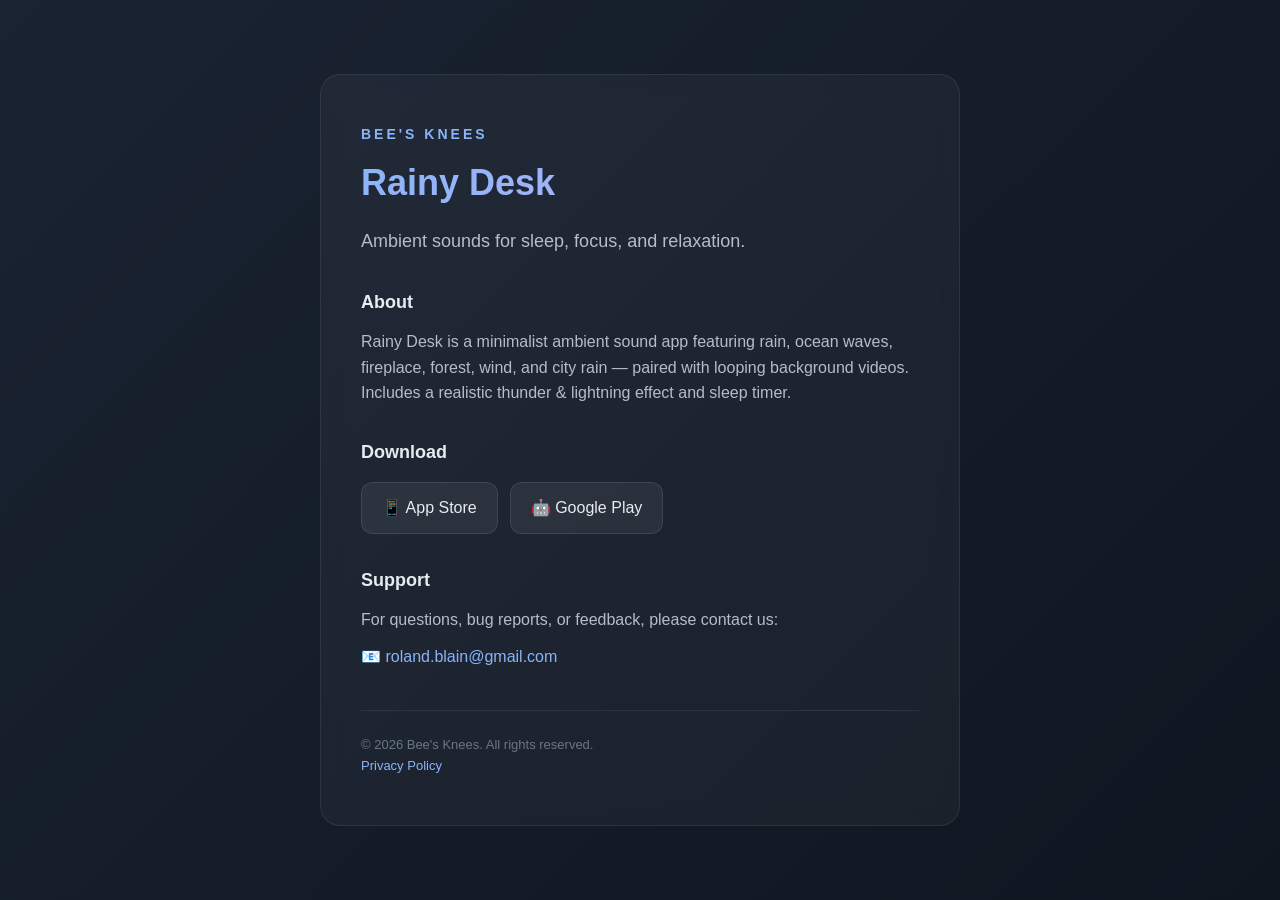
==== index.html @ 7dda1eb3 "Add landing page" ====
<!DOCTYPE html>
<html lang="en">
<head>
    <meta charset="UTF-8">
    <meta name="viewport" content="width=device-width, initial-scale=1.0">
    <title>Bee's Knees — Rainy Desk</title>
    <meta name="description" content="Bee's Knees — developer of Rainy Desk, an ambient sound app for sleep, focus, and relaxation.">
    <style>
        * { box-sizing: border-box; margin: 0; padding: 0; }
        body {
            font-family: -apple-system, BlinkMacSystemFont, "Segoe UI", Roboto, sans-serif;
            background: linear-gradient(135deg, #1a2332 0%, #0f1620 100%);
            color: #e8ecf1;
            min-height: 100vh;
            display: flex;
            align-items: center;
            justify-content: center;
            padding: 24px;
            line-height: 1.6;
        }
        .container {
            max-width: 640px;
            width: 100%;
            background: rgba(255, 255, 255, 0.04);
            border: 1px solid rgba(255, 255, 255, 0.08);
            border-radius: 20px;
            padding: 48px 40px;
            backdrop-filter: blur(10px);
        }
        .logo {
            font-size: 14px;
            letter-spacing: 3px;
            text-transform: uppercase;
            color: #8ab4f8;
            margin-bottom: 8px;
            font-weight: 600;
        }
        h1 {
            font-size: 36px;
            font-weight: 700;
            margin-bottom: 16px;
            background: linear-gradient(135deg, #8ab4f8, #c3b1ff);
            -webkit-background-clip: text;
            -webkit-text-fill-color: transparent;
            background-clip: text;
        }
        .tagline {
            font-size: 18px;
            color: #b4bdc9;
            margin-bottom: 32px;
        }
        .section {
            margin-top: 32px;
        }
        h2 {
            font-size: 18px;
            font-weight: 600;
            margin-bottom: 12px;
            color: #e8ecf1;
        }
        p {
            color: #b4bdc9;
            margin-bottom: 12px;
        }
        a {
            color: #8ab4f8;
            text-decoration: none;
            transition: color 0.2s;
        }
        a:hover {
            color: #c3b1ff;
        }
        .apps {
            display: flex;
            gap: 12px;
            flex-wrap: wrap;
            margin-top: 16px;
        }
        .app-badge {
            display: inline-flex;
            align-items: center;
            gap: 8px;
            padding: 12px 20px;
            background: rgba(255, 255, 255, 0.06);
            border: 1px solid rgba(255, 255, 255, 0.1);
            border-radius: 12px;
            color: #e8ecf1;
            font-weight: 500;
            transition: all 0.2s;
        }
        .app-badge:hover {
            background: rgba(255, 255, 255, 0.1);
            border-color: rgba(138, 180, 248, 0.3);
            color: #e8ecf1;
        }
        .footer {
            margin-top: 40px;
            padding-top: 24px;
            border-top: 1px solid rgba(255, 255, 255, 0.08);
            font-size: 13px;
            color: #6b7684;
        }
        .footer a { color: #8ab4f8; }
    </style>
</head>
<body>
    <div class="container">
        <div class="logo">Bee's Knees</div>
        <h1>Rainy Desk</h1>
        <p class="tagline">Ambient sounds for sleep, focus, and relaxation.</p>

        <div class="section">
            <h2>About</h2>
            <p>Rainy Desk is a minimalist ambient sound app featuring rain, ocean waves, fireplace, forest, wind, and city rain — paired with looping background videos. Includes a realistic thunder &amp; lightning effect and sleep timer.</p>
        </div>

        <div class="section">
            <h2>Download</h2>
            <div class="apps">
                <a href="https://apps.apple.com/app/rainy-desk" class="app-badge">📱 App Store</a>
                <a href="https://play.google.com/store/apps/details?id=com.beesknees.rainydesk" class="app-badge">🤖 Google Play</a>
            </div>
        </div>

        <div class="section">
            <h2>Support</h2>
            <p>For questions, bug reports, or feedback, please contact us:</p>
            <p>📧 <a href="mailto:roland.blain@gmail.com">roland.blain@gmail.com</a></p>
        </div>

        <div class="footer">
            © 2026 Bee's Knees. All rights reserved.<br>
            <a href="/privacy.html">Privacy Policy</a>
        </div>
    </div>
</body>
</html>
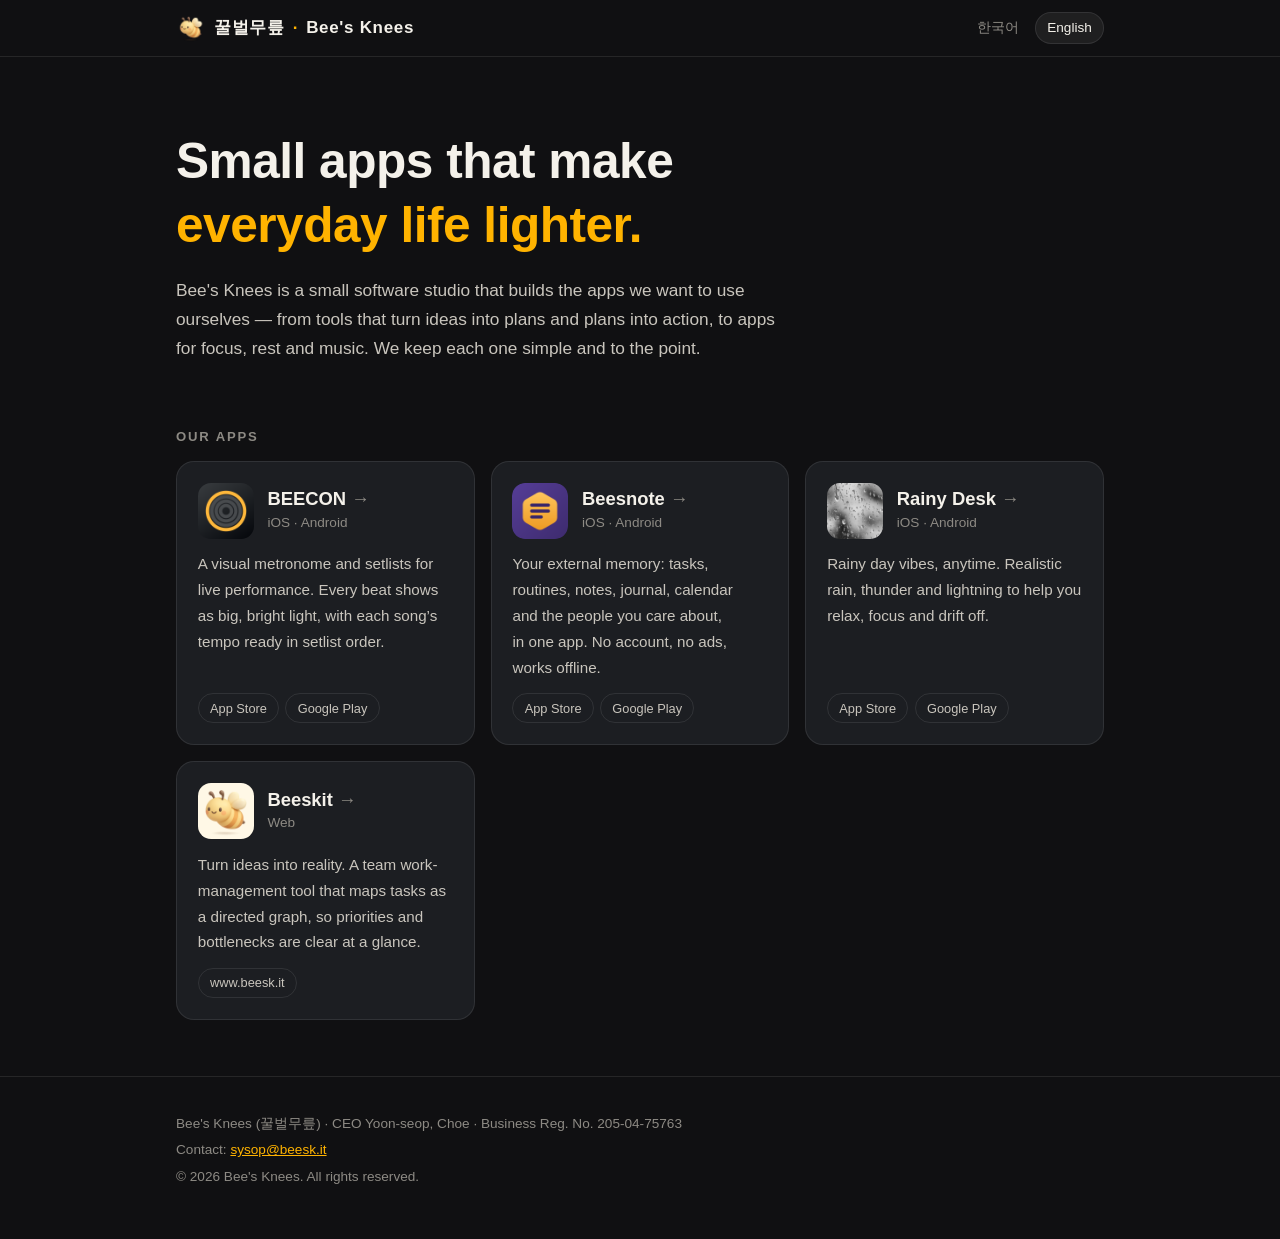
==== commit d4cc0082: "Move site to apps.beesk.it and add company home page - CNAME: beesknees.beesk.it -> apps.beesk.it, u" ====
--- a/index.html
+++ b/index.html
@@ -1,137 +1,203 @@
-<!DOCTYPE html>
-<html lang="en">
+<!doctype html>
+<html lang="ko">
 <head>
-    <meta charset="UTF-8">
-    <meta name="viewport" content="width=device-width, initial-scale=1.0">
-    <title>Bee's Knees — Rainy Desk</title>
-    <meta name="description" content="Bee's Knees — developer of Rainy Desk, an ambient sound app for sleep, focus, and relaxation.">
-    <style>
-        * { box-sizing: border-box; margin: 0; padding: 0; }
-        body {
-            font-family: -apple-system, BlinkMacSystemFont, "Segoe UI", Roboto, sans-serif;
-            background: linear-gradient(135deg, #1a2332 0%, #0f1620 100%);
-            color: #e8ecf1;
-            min-height: 100vh;
-            display: flex;
-            align-items: center;
-            justify-content: center;
-            padding: 24px;
-            line-height: 1.6;
-        }
-        .container {
-            max-width: 640px;
-            width: 100%;
-            background: rgba(255, 255, 255, 0.04);
-            border: 1px solid rgba(255, 255, 255, 0.08);
-            border-radius: 20px;
-            padding: 48px 40px;
-            backdrop-filter: blur(10px);
-        }
-        .logo {
-            font-size: 14px;
-            letter-spacing: 3px;
-            text-transform: uppercase;
-            color: #8ab4f8;
-            margin-bottom: 8px;
-            font-weight: 600;
-        }
-        h1 {
-            font-size: 36px;
-            font-weight: 700;
-            margin-bottom: 16px;
-            background: linear-gradient(135deg, #8ab4f8, #c3b1ff);
-            -webkit-background-clip: text;
-            -webkit-text-fill-color: transparent;
-            background-clip: text;
-        }
-        .tagline {
-            font-size: 18px;
-            color: #b4bdc9;
-            margin-bottom: 32px;
-        }
-        .section {
-            margin-top: 32px;
-        }
-        h2 {
-            font-size: 18px;
-            font-weight: 600;
-            margin-bottom: 12px;
-            color: #e8ecf1;
-        }
-        p {
-            color: #b4bdc9;
-            margin-bottom: 12px;
-        }
-        a {
-            color: #8ab4f8;
-            text-decoration: none;
-            transition: color 0.2s;
-        }
-        a:hover {
-            color: #c3b1ff;
-        }
-        .apps {
-            display: flex;
-            gap: 12px;
-            flex-wrap: wrap;
-            margin-top: 16px;
-        }
-        .app-badge {
-            display: inline-flex;
-            align-items: center;
-            gap: 8px;
-            padding: 12px 20px;
-            background: rgba(255, 255, 255, 0.06);
-            border: 1px solid rgba(255, 255, 255, 0.1);
-            border-radius: 12px;
-            color: #e8ecf1;
-            font-weight: 500;
-            transition: all 0.2s;
-        }
-        .app-badge:hover {
-            background: rgba(255, 255, 255, 0.1);
-            border-color: rgba(138, 180, 248, 0.3);
-            color: #e8ecf1;
-        }
-        .footer {
-            margin-top: 40px;
-            padding-top: 24px;
-            border-top: 1px solid rgba(255, 255, 255, 0.08);
-            font-size: 13px;
-            color: #6b7684;
-        }
-        .footer a { color: #8ab4f8; }
-    </style>
+<meta charset="utf-8">
+<meta name="viewport" content="width=device-width, initial-scale=1">
+<title>꿀벌무릎 Bee's Knees</title>
+<meta name="description" content="꿀벌무릎(Bee's Knees)은 일상과 일을 조금 더 가볍게 만드는 앱을 만듭니다. BEECON, 꿀벌노트, Rainy Desk, Beeskit.">
+<meta name="theme-color" content="#101012">
+<meta property="og:type" content="website">
+<meta property="og:title" content="꿀벌무릎 Bee's Knees">
+<meta property="og:description" content="일상과 일을 조금 더 가볍게 만드는 앱을 만듭니다.">
+<meta property="og:url" content="https://apps.beesk.it/">
+<link rel="canonical" href="https://apps.beesk.it/">
+<link rel="icon" href="/favicon.ico">
+<link rel="apple-touch-icon" href="/img/apple-touch-icon.png">
+<meta property="og:image" content="https://apps.beesk.it/img/logo-256.png">
+<style>
+:root {
+  --bg: #101012;
+  --card: #1c1e22;
+  --card-hover: #23262b;
+  --line: #ffffff17;
+  --ink: #f4f1ea;
+  --ink-dim: #c9c5bd;
+  --ink-mute: #8d8a84;
+  --amber: #ffb300;
+  color-scheme: dark;
+}
+* { box-sizing: border-box; }
+html { -webkit-text-size-adjust: 100%; }
+body {
+  margin: 0; background: var(--bg); color: var(--ink-dim);
+  font: 17px/1.7 -apple-system, BlinkMacSystemFont, "Segoe UI", Roboto, "Helvetica Neue",
+        "Apple SD Gothic Neo", "Noto Sans KR", sans-serif;
+}
+:lang(ko) { word-break: keep-all; overflow-wrap: anywhere; }
+h1, h2, h3 { color: var(--ink); line-height: 1.3; margin: 0; text-wrap: balance; }
+p { text-wrap: pretty; }
+a { color: var(--amber); }
+.wrap { max-width: 60rem; margin: 0 auto; padding: 0 1rem; }
+
+/* 언어: html[lang]에 맞는 블록만 보인다 */
+html[lang="ko"] [lang="en"], html[lang="en"] [lang="ko"] { display: none !important; }
+
+.top { border-bottom: 1px solid var(--line); }
+.top .wrap { display: flex; align-items: center; height: 56px; gap: .75rem; }
+.brand { display: flex; align-items: center; gap: .5rem; color: var(--ink); font-weight: 800; letter-spacing: .04em; text-decoration: none; }
+.brand img { width: 30px; height: 30px; display: block; }
+.brand span { color: var(--amber); }
+.langs { margin-left: auto; display: flex; gap: .25rem; }
+.langs button {
+  font: inherit; font-size: .85rem; color: var(--ink-mute); background: none;
+  border: 1px solid transparent; border-radius: 999px; padding: .2rem .7rem; cursor: pointer;
+}
+.langs button[aria-pressed="true"] { color: var(--ink); border-color: var(--line); background: #ffffff10; }
+
+.hero { padding: 4.5rem 0 3rem; }
+.hero h1 { font-size: clamp(2rem, 6vw, 3.1rem); letter-spacing: -.01em; }
+.hero h1 em { font-style: normal; color: var(--amber); }
+.hero p { max-width: 38rem; margin: 1.1rem 0 0; font-size: 1.08rem; }
+
+h2.sec { font-size: .82rem; letter-spacing: .14em; text-transform: uppercase; color: var(--ink-mute); margin: 1rem 0 1rem; }
+.apps { display: grid; grid-template-columns: repeat(auto-fill, minmax(16.5rem, 1fr)); gap: 1rem; padding-bottom: 3.5rem; }
+.app {
+  display: flex; flex-direction: column; gap: .8rem; padding: 1.3rem;
+  background: var(--card); border: 1px solid var(--line); border-radius: 18px;
+}
+.app:hover { background: var(--card-hover); }
+.app header { display: flex; align-items: center; gap: .85rem; }
+.app header img { width: 56px; height: 56px; border-radius: 13px; flex: none; }
+.app h3 { font-size: 1.15rem; }
+.app h3 a { color: inherit; text-decoration: none; }
+.app h3 a::after { content: " →"; color: var(--ink-mute); font-weight: 400; }
+.app .tag { font-size: .85rem; color: var(--ink-mute); }
+.app p { margin: 0; font-size: .95rem; flex: 1; }
+.app .links { display: flex; flex-wrap: wrap; gap: .4rem; }
+.app .links a {
+  font-size: .8rem; text-decoration: none; color: var(--ink-dim);
+  border: 1px solid var(--line); border-radius: 999px; padding: .2rem .7rem;
+}
+.app .links a:hover { color: var(--ink); border-color: #ffffff40; }
+
+footer { border-top: 1px solid var(--line); padding: 2rem 0 3rem; font-size: .85rem; color: var(--ink-mute); }
+footer p { margin: .2rem 0; }
+</style>
+<script>
+  // ?lang=ko|en > 브라우저 언어 순으로 결정
+  (function () {
+    var q = new URLSearchParams(location.search).get('lang');
+    var l = q || ((navigator.language || 'ko').toLowerCase().startsWith('ko') ? 'ko' : 'en');
+    document.documentElement.lang = (l === 'en') ? 'en' : 'ko';
+  })();
+</script>
 </head>
 <body>
-    <div class="container">
-        <div class="logo">Bee's Knees</div>
-        <h1>Rainy Desk</h1>
-        <p class="tagline">Ambient sounds for sleep, focus, and relaxation.</p>
-
-        <div class="section">
-            <h2>About</h2>
-            <p>Rainy Desk is a minimalist ambient sound app featuring rain, ocean waves, fireplace, forest, wind, and city rain — paired with looping background videos. Includes a realistic thunder &amp; lightning effect and sleep timer.</p>
-        </div>
-
-        <div class="section">
-            <h2>Download</h2>
-            <div class="apps">
-                <a href="https://apps.apple.com/app/rainy-desk" class="app-badge">📱 App Store</a>
-                <a href="https://play.google.com/store/apps/details?id=com.beesknees.rainydesk" class="app-badge">🤖 Google Play</a>
-            </div>
-        </div>
-
-        <div class="section">
-            <h2>Support</h2>
-            <p>For questions, bug reports, or feedback, please contact us:</p>
-            <p>📧 <a href="mailto:roland.blain@gmail.com">roland.blain@gmail.com</a></p>
-        </div>
-
-        <div class="footer">
-            © 2026 Bee's Knees. All rights reserved.<br>
-            <a href="/privacy.html">Privacy Policy</a>
-        </div>
-    </div>
+<div class="top"><div class="wrap">
+  <a class="brand" href="/"><img src="img/logo-256.png" alt="">꿀벌무릎 <span>·</span> Bee's Knees</a>
+  <div class="langs">
+    <button type="button" data-set="ko">한국어</button>
+    <button type="button" data-set="en">English</button>
+  </div>
+</div></div>
+
+<main class="wrap">
+  <section class="hero">
+    <h1 lang="ko">일상과 일을<br><em>조금 더 가볍게.</em></h1>
+    <h1 lang="en">Small apps that make<br><em>everyday life lighter.</em></h1>
+    <p lang="ko">꿀벌무릎은 직접 쓰고 싶은 앱을 만드는 작은 소프트웨어 스튜디오입니다. 아이디어를 계획으로, 계획을 실행으로 옮기는 도구부터 집중과 휴식, 음악을 돕는 앱까지 — 꼭 필요한 기능을 단정하게 담는 데 집중합니다.</p>
+    <p lang="en">Bee's Knees is a small software studio that builds the apps we want to use ourselves — from tools that turn ideas into plans and plans into action, to apps for focus, rest and music. We keep each one simple and to the point.</p>
+  </section>
+
+  <h2 class="sec"><span lang="ko">서비스</span><span lang="en">Our apps</span></h2>
+  <div class="apps">
+
+    <article class="app">
+      <header>
+        <img src="beecon/img/icon-512.png" alt="">
+        <div>
+          <h3><a href="beecon/">BEECON</a></h3>
+          <div class="tag">iOS · Android</div>
+        </div>
+      </header>
+      <p lang="ko">합주와 공연을 위한 시각 메트로놈. 박자를 크고 밝은 빛으로 보여주고, 곡마다 템포를 셋리스트 순서대로 준비해 둡니다.</p>
+      <p lang="en">A visual metronome and setlists for live performance. Every beat shows as big, bright light, with each song’s tempo ready in setlist order.</p>
+      <div class="links">
+        <a href="https://apps.apple.com/app/id6823525175">App Store</a>
+        <a href="https://play.google.com/store/apps/details?id=it.beesk.beecon">Google Play</a>
+      </div>
+    </article>
+
+    <article class="app">
+      <header>
+        <img src="beesnote/img/icon.png" alt="">
+        <div>
+          <h3><a href="beesnote/"><span lang="ko">꿀벌노트</span><span lang="en">Beesnote</span></a></h3>
+          <div class="tag">iOS · Android</div>
+        </div>
+      </header>
+      <p lang="ko">할 일, 루틴, 메모, 일기, 달력, 소중한 사람들까지 한곳에 담는 외부 기억 장치. 가입도 광고도 없이 오프라인에서 동작합니다.</p>
+      <p lang="en">Your external memory: tasks, routines, notes, journal, calendar and the people you care about, in one app. No account, no ads, works offline.</p>
+      <div class="links">
+        <a href="https://apps.apple.com/app/id6808124729">App Store</a>
+        <a href="https://play.google.com/store/apps/details?id=it.beesk.beesnote">Google Play</a>
+      </div>
+    </article>
+
+    <article class="app">
+      <header>
+        <img src="rainydesk/img/icon.png" alt="">
+        <div>
+          <h3><a href="rainydesk/">Rainy Desk</a></h3>
+          <div class="tag">iOS · Android</div>
+        </div>
+      </header>
+      <p lang="ko">비 오는 날의 감성을 언제든지. 리얼한 빗소리와 천둥, 번개 효과로 집중하고, 쉬고, 잠들 수 있게 도와줍니다.</p>
+      <p lang="en">Rainy day vibes, anytime. Realistic rain, thunder and lightning to help you relax, focus and drift off.</p>
+      <div class="links">
+        <a href="https://apps.apple.com/app/id6761187591">App Store</a>
+        <a href="https://play.google.com/store/apps/details?id=it.beesk.rainydesk">Google Play</a>
+      </div>
+    </article>
+
+    <article class="app">
+      <header>
+        <img src="img/logo-256.png" alt="" style="background:#fff8e6">
+        <div>
+          <h3><a href="https://www.beesk.it">Beeskit</a></h3>
+          <div class="tag">Web</div>
+        </div>
+      </header>
+      <p lang="ko">창의적인 아이디어를 현실로. 업무 간 관계를 방향 그래프로 관리해 우선순위와 병목을 한눈에 보여주는 팀 업무 관리 툴입니다.</p>
+      <p lang="en">Turn ideas into reality. A team work-management tool that maps tasks as a directed graph, so priorities and bottlenecks are clear at a glance.</p>
+      <div class="links">
+        <a href="https://www.beesk.it">www.beesk.it</a>
+      </div>
+    </article>
+
+  </div>
+</main>
+
+<footer><div class="wrap">
+  <p lang="ko">꿀벌무릎 · 대표 최윤섭 · 사업자등록번호 205-04-75763</p>
+  <p lang="en">Bee's Knees (꿀벌무릎) · CEO Yoon-seop, Choe · Business Reg. No. 205-04-75763</p>
+  <p><span lang="ko">문의</span><span lang="en">Contact</span>: <a href="mailto:sysop@beesk.it">sysop@beesk.it</a></p>
+  <p>© <span id="yr">2026</span> Bee's Knees. All rights reserved.</p>
+</div></footer>
+
+<script>
+  document.getElementById('yr').textContent = new Date().getFullYear();
+  document.querySelectorAll('.langs button').forEach(function (b) {
+    var sync = function () { b.setAttribute('aria-pressed', String(document.documentElement.lang === b.dataset.set)); };
+    sync();
+    b.addEventListener('click', function () {
+      document.documentElement.lang = b.dataset.set;
+      var u = new URL(location.href); u.searchParams.set('lang', b.dataset.set); history.replaceState(null, '', u);
+      document.querySelectorAll('.langs button').forEach(function (x) {
+        x.setAttribute('aria-pressed', String(document.documentElement.lang === x.dataset.set));
+      });
+    });
+  });
+</script>
 </body>
 </html>
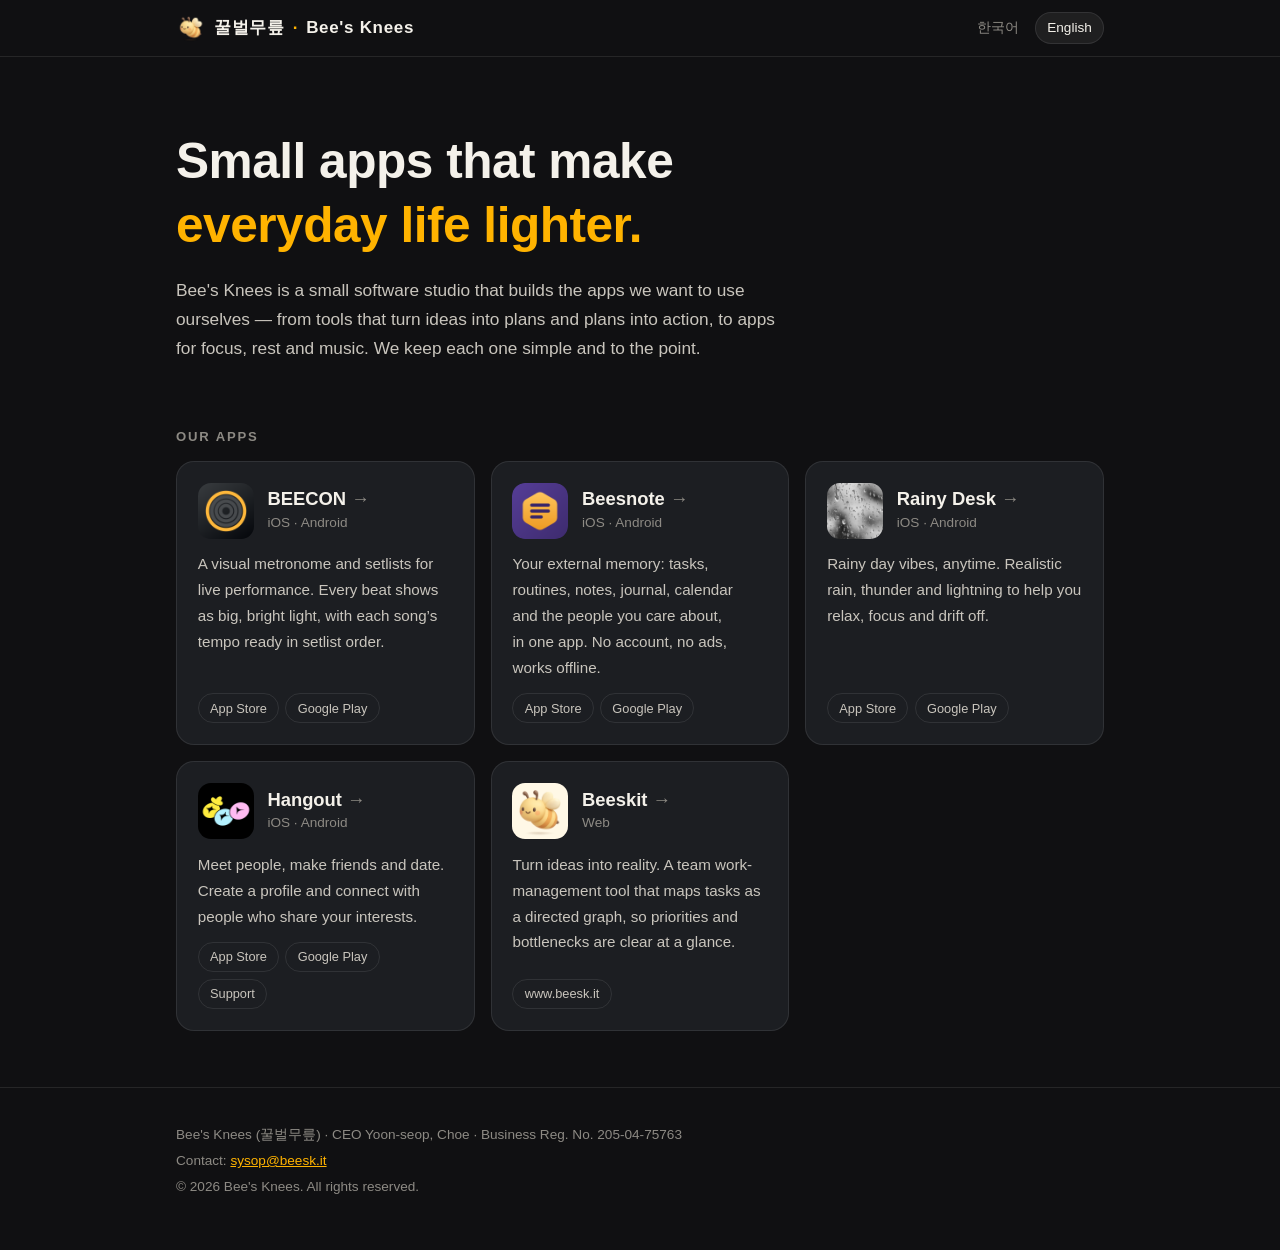
==== commit e8e8e81b: "Add Hangout to home page app list Co-Authored-By: Claude Opus 5.5 <noreply@anthropic.com>" ====
--- a/index.html
+++ b/index.html
@@ -4,7 +4,7 @@
 <meta charset="utf-8">
 <meta name="viewport" content="width=device-width, initial-scale=1">
 <title>꿀벌무릎 Bee's Knees</title>
-<meta name="description" content="꿀벌무릎(Bee's Knees)은 일상과 일을 조금 더 가볍게 만드는 앱을 만듭니다. BEECON, 꿀벌노트, Rainy Desk, Beeskit.">
+<meta name="description" content="꿀벌무릎(Bee's Knees)은 일상과 일을 조금 더 가볍게 만드는 앱을 만듭니다. BEECON, 꿀벌노트, Rainy Desk, Hangout, Beeskit.">
 <meta name="theme-color" content="#101012">
 <meta property="og:type" content="website">
 <meta property="og:title" content="꿀벌무릎 Bee's Knees">
@@ -13,7 +13,11 @@
 <link rel="canonical" href="https://apps.beesk.it/">
 <link rel="icon" href="/favicon.ico">
 <link rel="apple-touch-icon" href="/img/apple-touch-icon.png">
-<meta property="og:image" content="https://apps.beesk.it/img/logo-256.png">
+<meta property="og:image" content="https://apps.beesk.it/img/og.png">
+<meta property="og:image:width" content="1200">
+<meta property="og:image:height" content="630">
+<meta property="og:site_name" content="Bee's Knees">
+<meta name="twitter:card" content="summary_large_image">
 <style>
 :root {
   --bg: #101012;
@@ -91,6 +95,7 @@
     document.documentElement.lang = (l === 'en') ? 'en' : 'ko';
   })();
 </script>
+<script type="application/ld+json">{"@context": "https://schema.org", "@graph": [{"@type": "Organization", "@id": "https://apps.beesk.it/#org", "name": "Bee's Knees", "alternateName": "꿀벌무릎", "url": "https://apps.beesk.it/", "logo": "https://apps.beesk.it/img/logo-256.png", "email": "sysop@beesk.it", "sameAs": ["https://www.beesk.it"]}, {"@type": "WebSite", "name": "꿀벌무릎 Bee's Knees", "url": "https://apps.beesk.it/", "publisher": {"@id": "https://apps.beesk.it/#org"}}]}</script>
 </head>
 <body>
 <div class="top"><div class="wrap">
@@ -157,6 +162,23 @@
       <div class="links">
         <a href="https://apps.apple.com/app/id6761187591">App Store</a>
         <a href="https://play.google.com/store/apps/details?id=it.beesk.rainydesk">Google Play</a>
+      </div>
+    </article>
+
+    <article class="app">
+      <header>
+        <img src="img/hangout-icon.png" alt="">
+        <div>
+          <h3><a href="https://hangout-support.beesk.it/">Hangout</a></h3>
+          <div class="tag">iOS · Android</div>
+        </div>
+      </header>
+      <p lang="ko">새로운 사람을 만나고, 친구를 사귀고, 데이트까지. 프로필을 만들고 관심 있는 사람과 연결되는 소셜 앱입니다.</p>
+      <p lang="en">Meet people, make friends and date. Create a profile and connect with people who share your interests.</p>
+      <div class="links">
+        <a href="https://apps.apple.com/app/id6450007498">App Store</a>
+        <a href="https://play.google.com/store/apps/details?id=com.thrust.hangout">Google Play</a>
+        <a href="https://hangout-support.beesk.it/"><span lang="ko">고객지원</span><span lang="en">Support</span></a>
       </div>
     </article>
 
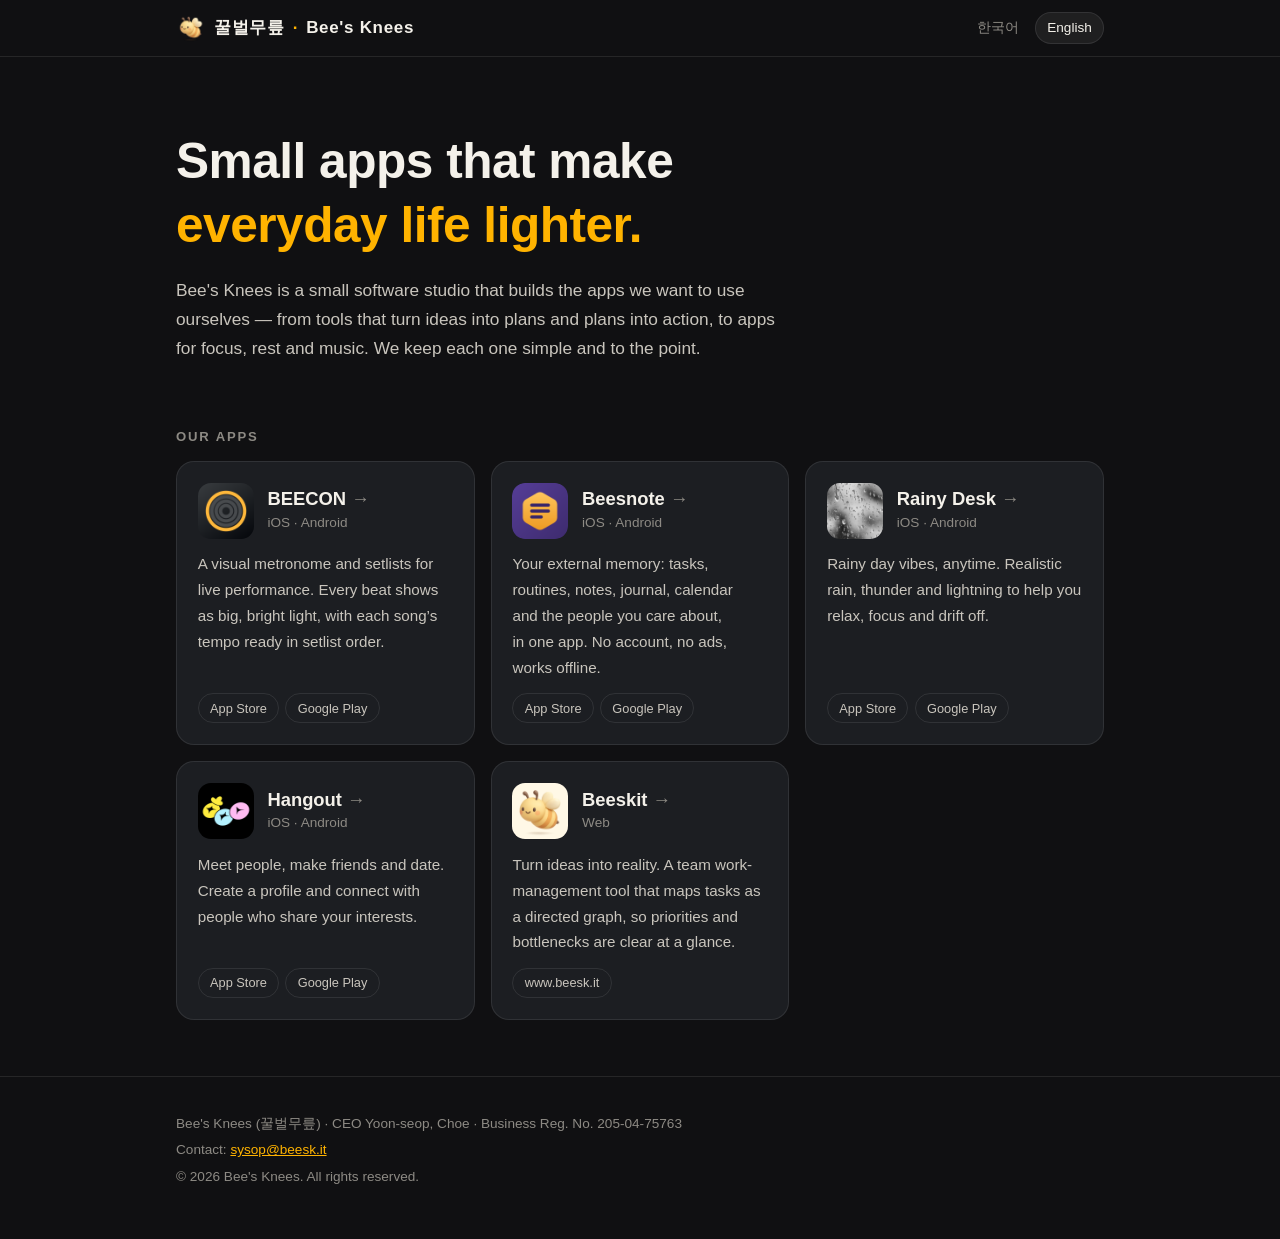
==== commit 7b497963: "Remove Hangout support pill link Co-Authored-By: Claude Opus 5.5 <noreply@anthropic.com>" ====
--- a/index.html
+++ b/index.html
@@ -178,7 +178,6 @@
       <div class="links">
         <a href="https://apps.apple.com/app/id6450007498">App Store</a>
         <a href="https://play.google.com/store/apps/details?id=com.thrust.hangout">Google Play</a>
-        <a href="https://hangout-support.beesk.it/"><span lang="ko">고객지원</span><span lang="en">Support</span></a>
       </div>
     </article>
 
